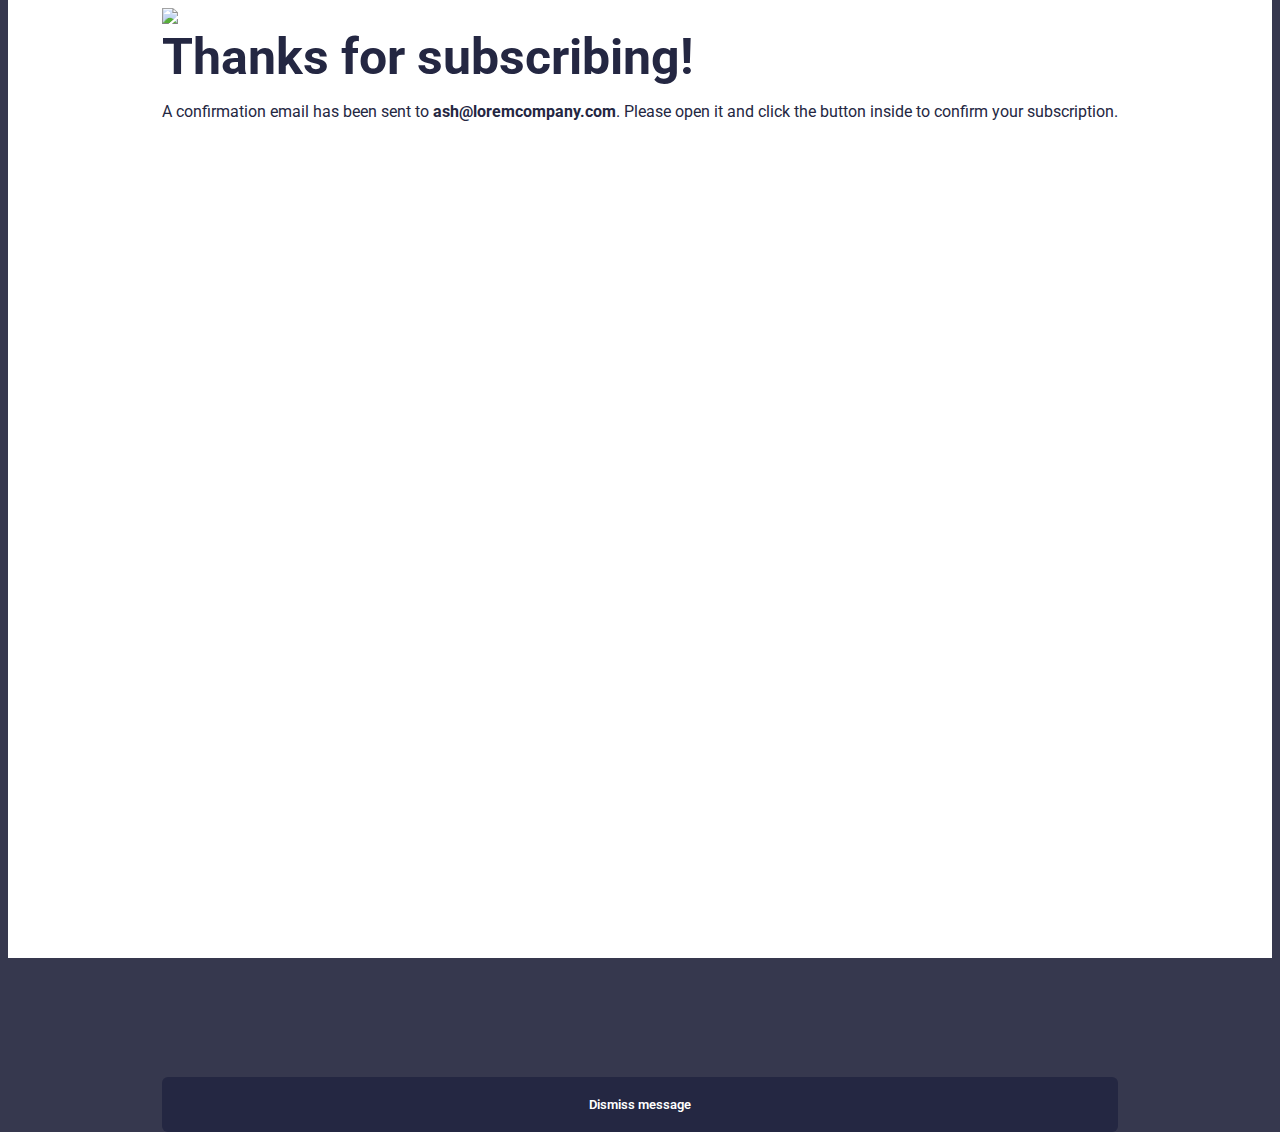
==== success.html @ 14d7f3ef "first-commit" ====
<!DOCTYPE html>
<html lang="en">
<head>
    <meta charset="UTF-8">
    <meta name="viewport" content="width=device-width, initial-scale=1.0">
    <link rel="icon" type="image/png" sizes="32x32" href="./assets/images/favicon-32x32.png">
    <link rel="stylesheet" href="/success.css">
    <title>Frontend Mentor | Thanks for suscribing!</title>
</head>
<body>
    <div class="main">
        <div class="checkmark">
            <img src="/assets/images/icon-success.svg"/>
        </div>
        <div class="success-message">
            <h1>Thanks for subscribing!</h1>
            <p>
                A confirmation email has been sent to <b>ash@loremcompany.com</b>. 
                Please open it and click the button inside to confirm your subscription.
            </p>
            <div class="dismiss-button">Dismiss message</div>
        </div>
    </div>
</body>
</html>
---- success.css ----
@import url('https://fonts.googleapis.com/css2?family=Roboto:wght@100;400;700&display=swap');

:root{
    --dark-slate-grey: hsl(234, 29%, 20%);
    --charcoal-grey: hsl(235, 18%, 26%);
    --grey: hsl(231, 7%, 60%);
    --white: hsl(0, 0%, 100%);
    --tomato: hsl(4, 100%, 67%);
}

body{
    box-sizing: border-box;
    background-color: var(--charcoal-grey);
    color: var(--dark-slate-grey);
    font-family: 'Roboto';
    display: flex;
    height: 100vh;
    justify-content: center;
    align-items: center;
}

.main{
    box-sizing: content-box;
    background-color: var(--white);
    display: grid;
    justify-content: center;
    align-items: center;
    height: 400px;
    width: 400px;
    border-radius: 30px;
    padding: 50px 50px 50px 50px;
    justify-content: center;
    align-items: center;
}

.main h1{
    font-size: 50px;
}

.dismiss-button{
    display: flex;
    justify-content: center;
    color: var(--white);
    padding: 20px;
    margin: 50px 0px;
    border-radius: 6px;
    background-color: var(--dark-slate-grey);
    font-size: smaller;
    font-weight: 600;
}

.dismiss-button:hover{
    cursor: pointer;
    background-color: var(--tomato);
}

/* Code for mobile-view */
@media screen and (min-width:375px) {
    .main{
        height: 100%;
        width: 100%;
        border-radius: 0%;
    }

    .success-message{
        height: 100%;
        width: 100%;
        padding: 0px;
    }

    .checkmark img{
        margin: 0px 0px 0px 0px;
    }

    .success-message h1{
        margin: 0px 0px 0px 0px;
        padding: 0%;
        font-size: 50px;
    }

    .success-message p{
        margin-bottom: 100%;
    }

    .dismiss-button{
        margin: 0px 0px 0px 0px;
    }
}
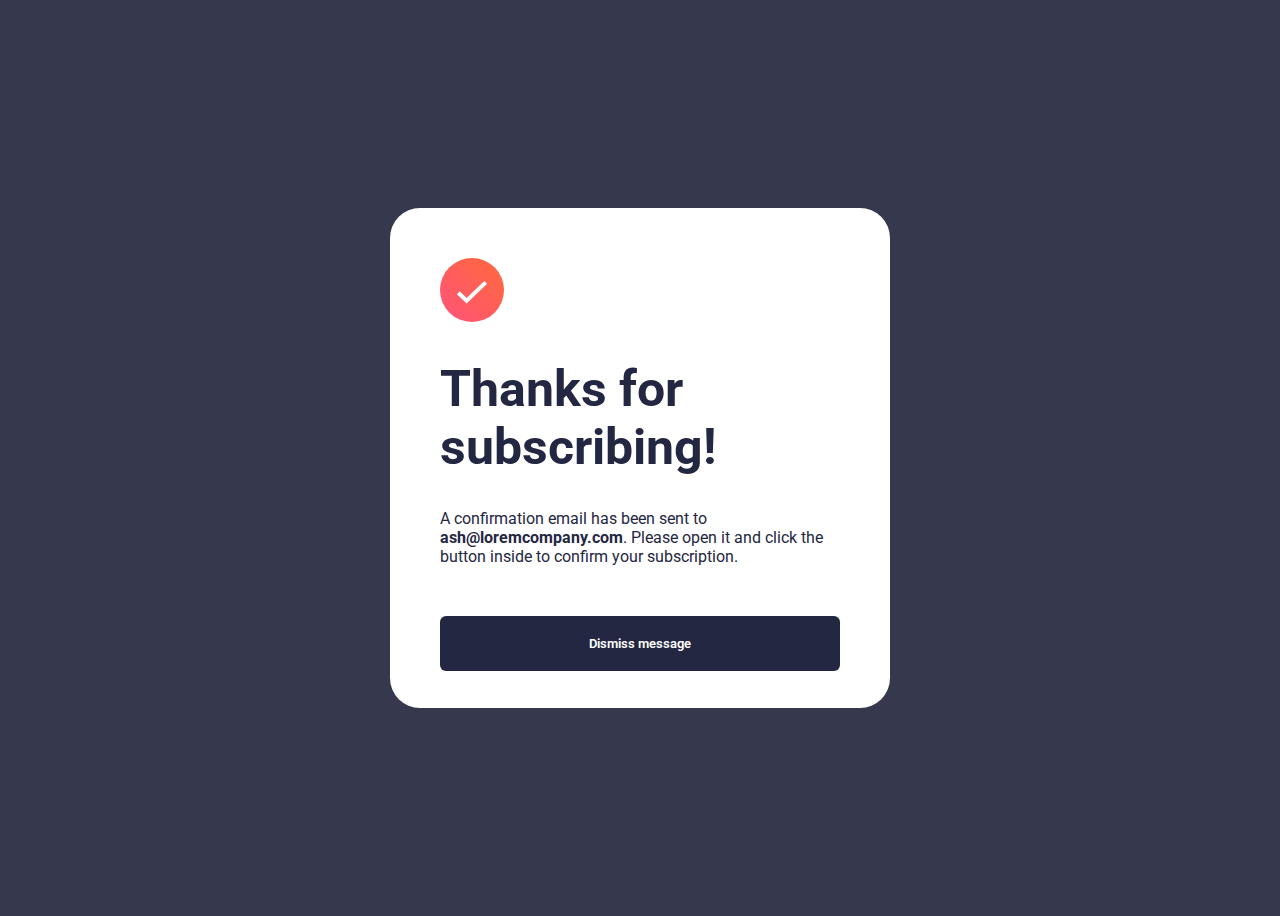
==== commit d10b2b70: "Final additions...for now" ====
--- a/success.html
+++ b/success.html
@@ -15,11 +15,12 @@
         <div class="success-message">
             <h1>Thanks for subscribing!</h1>
             <p>
-                A confirmation email has been sent to <b>ash@loremcompany.com</b>. 
+                A confirmation email has been sent to <b class="user-email">ash@loremcompany.com</b>. 
                 Please open it and click the button inside to confirm your subscription.
             </p>
-            <div class="dismiss-button">Dismiss message</div>
+            <div class="dismiss-button" id="dissmiss-btn">Dismiss message</div>
         </div>
     </div>
+    <script src="/success.js"></script>
 </body>
 </html>--- a/success.css
+++ b/success.css
@@ -55,21 +55,20 @@
 }
 
 /* Code for mobile-view */
-@media screen and (min-width:375px) {
+@media screen and (max-width:375px) {
     .main{
         height: 100%;
         width: 100%;
-        border-radius: 0%;
+        border-radius: 0px;
     }
 
     .success-message{
         height: 100%;
         width: 100%;
-        padding: 0px;
     }
 
     .checkmark img{
-        margin: 0px 0px 0px 0px;
+        margin: 20px 0px 5px 0px;
     }
 
     .success-message h1{
@@ -79,10 +78,10 @@
     }
 
     .success-message p{
-        margin-bottom: 100%;
+        margin-bottom: 70%;
     }
 
     .dismiss-button{
-        margin: 0px 0px 0px 0px;
+        margin: 0px 0px 10px 0px;
     }
-}+    }